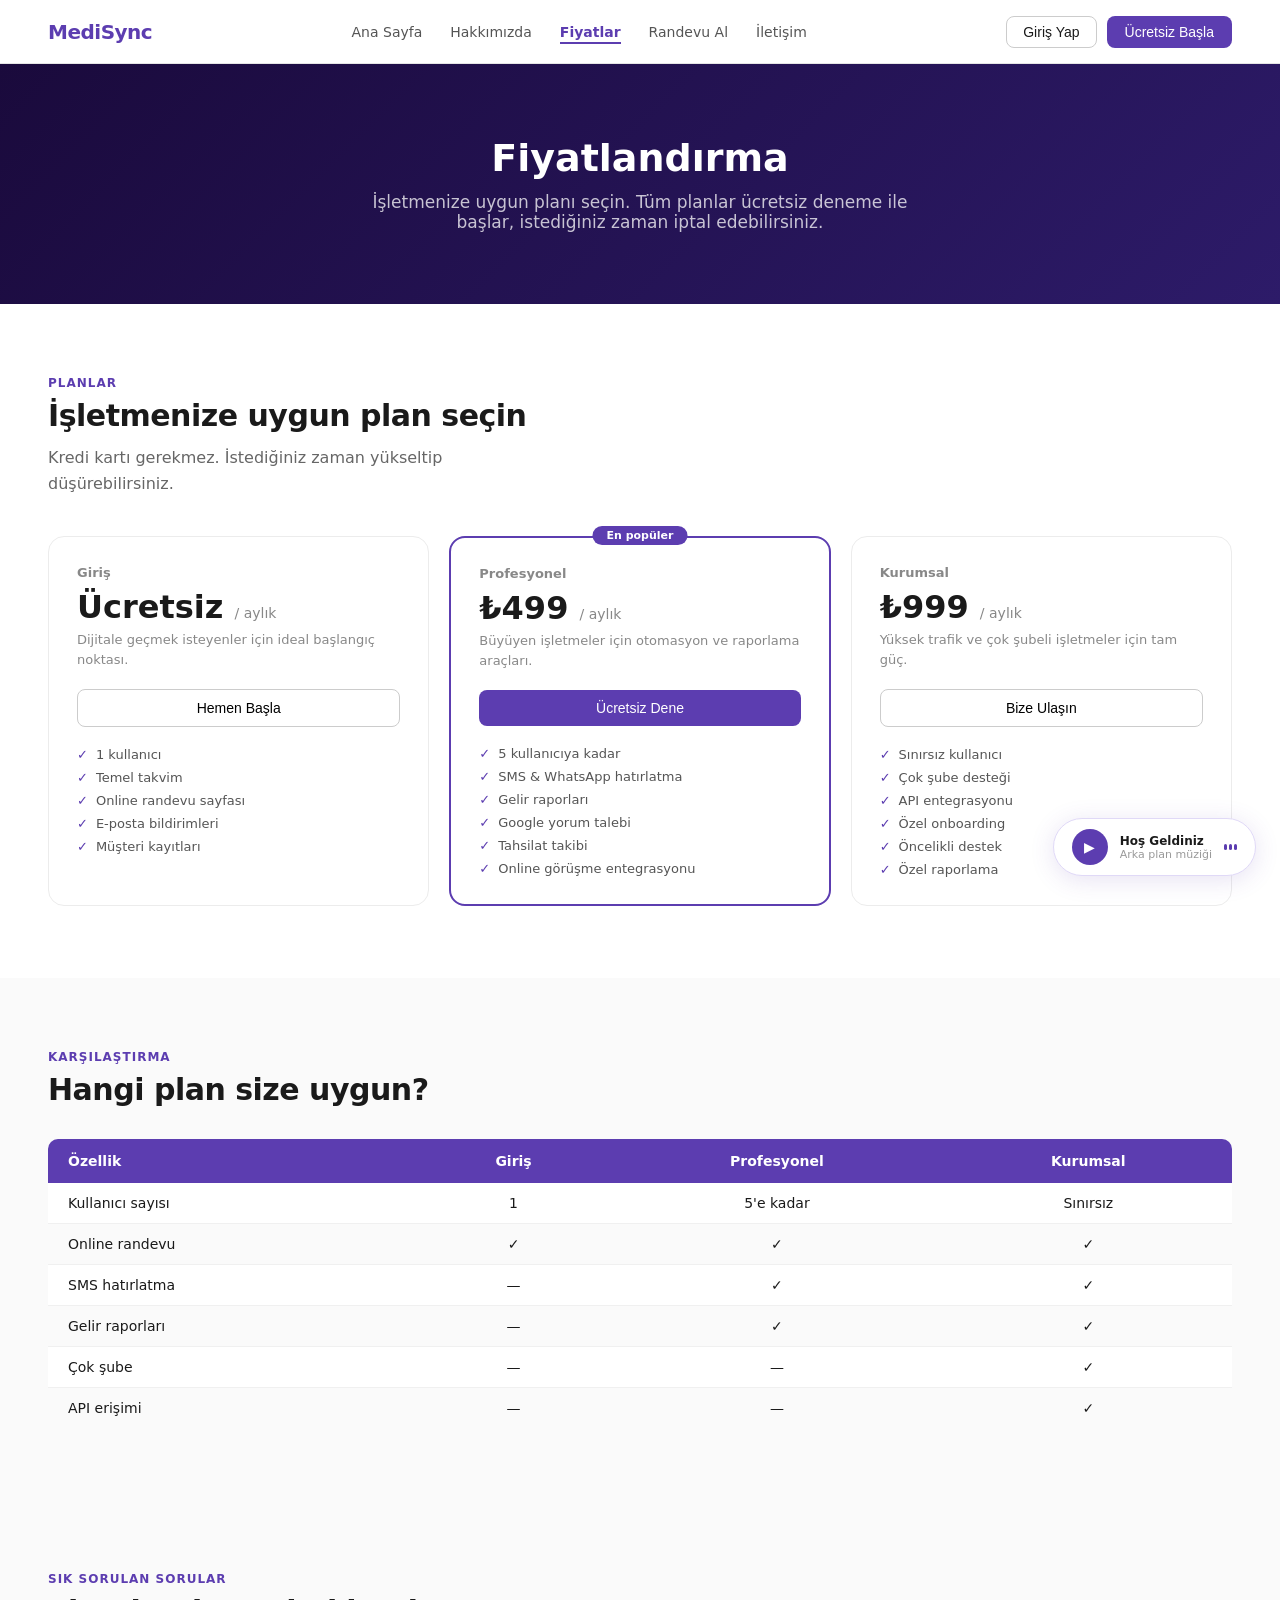
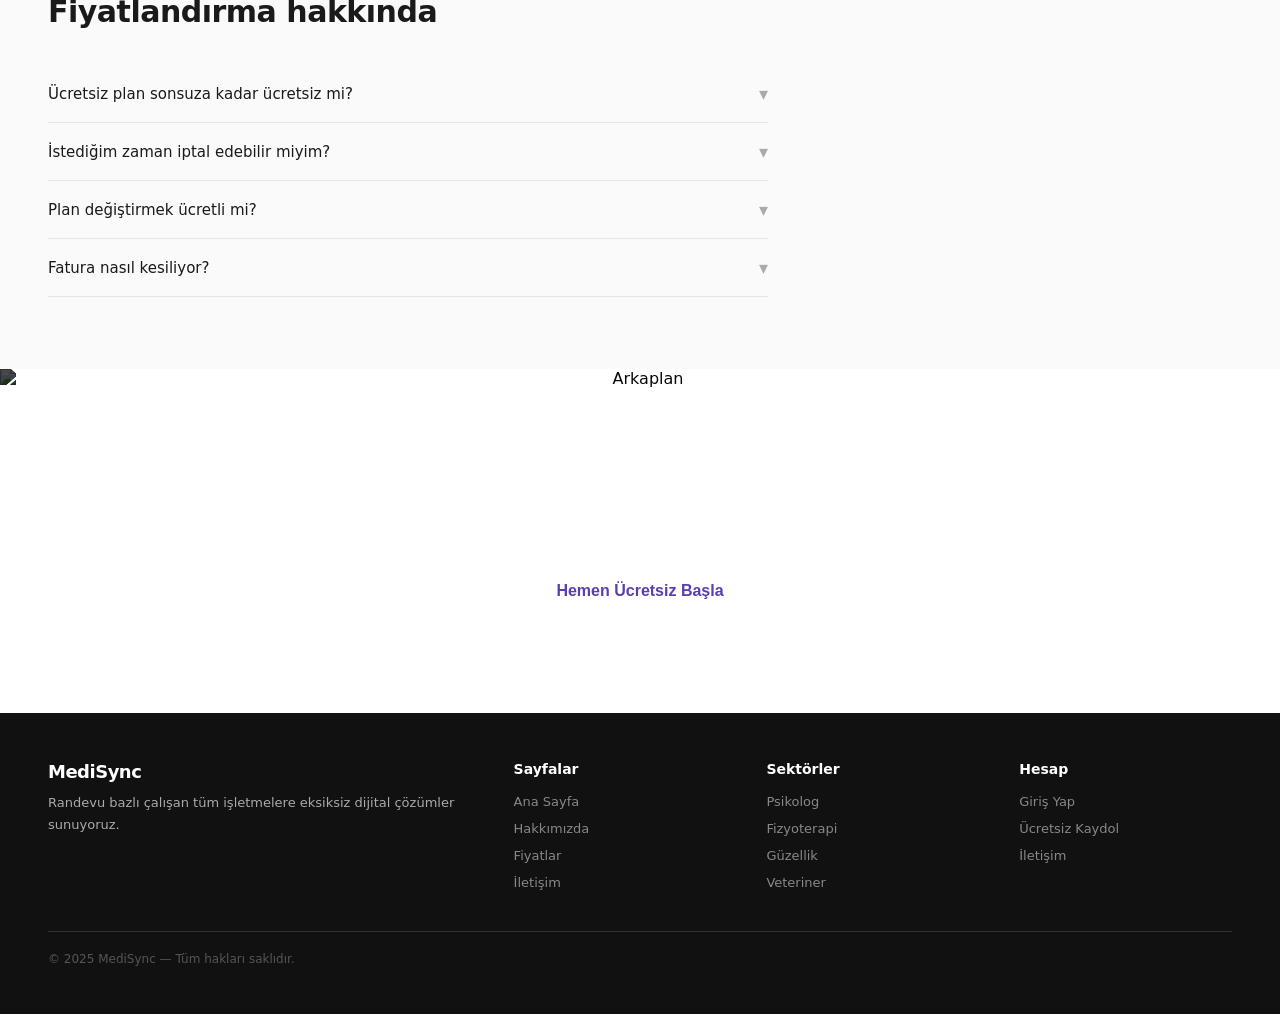
==== fiyatlar.html @ 4eae42bd "MediSync ilk yükleme" ====
<!DOCTYPE html>
<html lang="tr">
<head>
<meta charset="UTF-8">
<meta name="viewport" content="width=device-width, initial-scale=1.0">
<title>MediSync — Fiyatlar</title>
<link rel="stylesheet" href="style.css">
</head>
<body>

<nav>
  <a href="index.html" class="logo">MediSync</a>
  <ul class="nav-links">
    <li><a href="index.html">Ana Sayfa</a></li>
    <li><a href="hakkimizda.html">Hakkımızda</a></li>
    <li><a href="fiyatlar.html" class="active">Fiyatlar</a></li>
    <li><a href="randevu.html">Randevu Al</a></li>
    <li><a href="iletisim.html">İletişim</a></li>
  </ul>
  <div class="nav-btns">
    <button class="btn-ghost" onclick="openModal('giris')">Giriş Yap</button>
    <button class="btn-primary" onclick="openModal('kayit')">Ücretsiz Başla</button>
  </div>
</nav>


<div class="page-hero">
  <h1>Fiyatlandırma</h1>
  <p>İşletmenize uygun planı seçin. Tüm planlar ücretsiz deneme ile başlar, istediğiniz zaman iptal edebilirsiniz.</p>
</div>


<section class="pricing">
  <div class="section-label">Planlar</div>
  <div class="section-title">İşletmenize uygun plan seçin</div>
  <div class="section-desc">Kredi kartı gerekmez. İstediğiniz zaman yükseltip düşürebilirsiniz.</div>
  <div class="pricing-grid">
    <div class="price-card">
      <div class="price-tier">Giriş</div>
      <div class="price-amount">Ücretsiz <span>/ aylık</span></div>
      <div class="price-desc">Dijitale geçmek isteyenler için ideal başlangıç noktası.</div>
      <button class="price-btn" onclick="openModal('kayit')">Hemen Başla</button>
      <ul class="price-features">
        <li>1 kullanıcı</li>
        <li>Temel takvim</li>
        <li>Online randevu sayfası</li>
        <li>E-posta bildirimleri</li>
        <li>Müşteri kayıtları</li>
      </ul>
    </div>
    <div class="price-card popular">
      <div class="popular-badge">En popüler</div>
      <div class="price-tier">Profesyonel</div>
      <div class="price-amount">₺499 <span>/ aylık</span></div>
      <div class="price-desc">Büyüyen işletmeler için otomasyon ve raporlama araçları.</div>
      <button class="price-btn" onclick="openModal('kayit')">Ücretsiz Dene</button>
      <ul class="price-features">
        <li>5 kullanıcıya kadar</li>
        <li>SMS & WhatsApp hatırlatma</li>
        <li>Gelir raporları</li>
        <li>Google yorum talebi</li>
        <li>Tahsilat takibi</li>
        <li>Online görüşme entegrasyonu</li>
      </ul>
    </div>
    <div class="price-card">
      <div class="price-tier">Kurumsal</div>
      <div class="price-amount">₺999 <span>/ aylık</span></div>
      <div class="price-desc">Yüksek trafik ve çok şubeli işletmeler için tam güç.</div>
      <button class="price-btn" onclick="openModal('kayit')">Bize Ulaşın</button>
      <ul class="price-features">
        <li>Sınırsız kullanıcı</li>
        <li>Çok şube desteği</li>
        <li>API entegrasyonu</li>
        <li>Özel onboarding</li>
        <li>Öncelikli destek</li>
        <li>Özel raporlama</li>
      </ul>
    </div>
  </div>
</section>


<section class="section" style="background:#fafafa;">
  <div class="section-label">Karşılaştırma</div>
  <div class="section-title">Hangi plan size uygun?</div>
  <div style="overflow-x:auto;margin-top:32px;">
    <table style="width:100%;border-collapse:collapse;font-size:14px;">
      <thead>
        <tr style="background:#5c3db0;color:#fff;">
          <th style="padding:14px 20px;text-align:left;border-radius:10px 0 0 0;">Özellik</th>
          <th style="padding:14px 20px;text-align:center;">Giriş</th>
          <th style="padding:14px 20px;text-align:center;">Profesyonel</th>
          <th style="padding:14px 20px;text-align:center;border-radius:0 10px 0 0;">Kurumsal</th>
        </tr>
      </thead>
      <tbody>
        <tr style="background:#fff;">
          <td style="padding:12px 20px;border-bottom:0.5px solid #f0f0f0;">Kullanıcı sayısı</td>
          <td style="padding:12px 20px;text-align:center;border-bottom:0.5px solid #f0f0f0;">1</td>
          <td style="padding:12px 20px;text-align:center;border-bottom:0.5px solid #f0f0f0;">5'e kadar</td>
          <td style="padding:12px 20px;text-align:center;border-bottom:0.5px solid #f0f0f0;">Sınırsız</td>
        </tr>
        <tr style="background:#fafafa;">
          <td style="padding:12px 20px;border-bottom:0.5px solid #f0f0f0;">Online randevu</td>
          <td style="padding:12px 20px;text-align:center;border-bottom:0.5px solid #f0f0f0;">✓</td>
          <td style="padding:12px 20px;text-align:center;border-bottom:0.5px solid #f0f0f0;">✓</td>
          <td style="padding:12px 20px;text-align:center;border-bottom:0.5px solid #f0f0f0;">✓</td>
        </tr>
        <tr style="background:#fff;">
          <td style="padding:12px 20px;border-bottom:0.5px solid #f0f0f0;">SMS hatırlatma</td>
          <td style="padding:12px 20px;text-align:center;border-bottom:0.5px solid #f0f0f0;">—</td>
          <td style="padding:12px 20px;text-align:center;border-bottom:0.5px solid #f0f0f0;">✓</td>
          <td style="padding:12px 20px;text-align:center;border-bottom:0.5px solid #f0f0f0;">✓</td>
        </tr>
        <tr style="background:#fafafa;">
          <td style="padding:12px 20px;border-bottom:0.5px solid #f0f0f0;">Gelir raporları</td>
          <td style="padding:12px 20px;text-align:center;border-bottom:0.5px solid #f0f0f0;">—</td>
          <td style="padding:12px 20px;text-align:center;border-bottom:0.5px solid #f0f0f0;">✓</td>
          <td style="padding:12px 20px;text-align:center;border-bottom:0.5px solid #f0f0f0;">✓</td>
        </tr>
        <tr style="background:#fff;">
          <td style="padding:12px 20px;border-bottom:0.5px solid #f0f0f0;">Çok şube</td>
          <td style="padding:12px 20px;text-align:center;border-bottom:0.5px solid #f0f0f0;">—</td>
          <td style="padding:12px 20px;text-align:center;border-bottom:0.5px solid #f0f0f0;">—</td>
          <td style="padding:12px 20px;text-align:center;border-bottom:0.5px solid #f0f0f0;">✓</td>
        </tr>
        <tr style="background:#fafafa;">
          <td style="padding:12px 20px;">API erişimi</td>
          <td style="padding:12px 20px;text-align:center;">—</td>
          <td style="padding:12px 20px;text-align:center;">—</td>
          <td style="padding:12px 20px;text-align:center;">✓</td>
        </tr>
      </tbody>
    </table>
  </div>
</section>


<section class="faq">
  <div class="section-label">Sık sorulan sorular</div>
  <div class="section-title">Fiyatlandırma hakkında</div>
  <div class="faq-list">
    <div class="faq-item">
      <div class="faq-question">Ücretsiz plan sonsuza kadar ücretsiz mi? <span class="faq-arrow">▾</span></div>
      <div class="faq-answer">Evet. Giriş planı süresiz olarak ücretsizdir. İstediğiniz zaman ücretli plana geçiş yapabilirsiniz.</div>
    </div>
    <div class="faq-item">
      <div class="faq-question">İstediğim zaman iptal edebilir miyim? <span class="faq-arrow">▾</span></div>
      <div class="faq-answer">Evet, herhangi bir zamanda iptal edebilirsiniz. Uzun vadeli taahhüt veya ceza yoktur.</div>
    </div>
    <div class="faq-item">
      <div class="faq-question">Plan değiştirmek ücretli mi? <span class="faq-arrow">▾</span></div>
      <div class="faq-answer">Hayır. Planlar arasında istediğiniz zaman ücretsiz geçiş yapabilirsiniz.</div>
    </div>
    <div class="faq-item">
      <div class="faq-question">Fatura nasıl kesiliyor? <span class="faq-arrow">▾</span></div>
      <div class="faq-answer">Aylık veya yıllık (indirimli) ödeme seçenekleri mevcuttur. Kredi kartı veya havale ile ödeme yapabilirsiniz.</div>
    </div>
  </div>
</section>


<section class="cta">
  <img class="cta-bg" src="https://picsum.photos/seed/business/1400/500" alt="Arkaplan"/>
  <div class="cta-content">
    <h2>Bugün ücretsiz başlayın.</h2>
    <p>Kredi kartı gerekmez. 2 dakikada hesabınızı oluşturun.</p>
    <button class="btn-cta" onclick="openModal('kayit')">Hemen Ücretsiz Başla</button>
  </div>
</section>

<footer>
  <div class="footer-grid">
    <div class="footer-brand"><a href="index.html" class="logo">MediSync</a><p>Randevu bazlı çalışan tüm işletmelere eksiksiz dijital çözümler sunuyoruz.</p></div>
    <div class="footer-col"><h4>Sayfalar</h4><ul><li><a href="index.html">Ana Sayfa</a></li><li><a href="hakkimizda.html">Hakkımızda</a></li><li><a href="fiyatlar.html">Fiyatlar</a></li><li><a href="iletisim.html">İletişim</a></li></ul></div>
    <div class="footer-col"><h4>Sektörler</h4><ul><li><a href="#">Psikolog</a></li><li><a href="#">Fizyoterapi</a></li><li><a href="#">Güzellik</a></li><li><a href="#">Veteriner</a></li></ul></div>
    <div class="footer-col"><h4>Hesap</h4><ul><li><a href="#" onclick="openModal('giris');return false;">Giriş Yap</a></li><li><a href="#" onclick="openModal('kayit');return false;">Ücretsiz Kaydol</a></li><li><a href="iletisim.html">İletişim</a></li></ul></div>
  </div>
  <div class="footer-bottom">© 2025 MediSync — Tüm hakları saklıdır.</div>
</footer>


<div class="music-player">
  <button class="music-btn" id="musicBtn" onclick="toggleMusic()">▶</button>
  <div class="music-info"><div class="music-title">Hoş Geldiniz</div><div class="music-sub">Arka plan müziği</div></div>
  <div class="music-wave paused" id="musicWave"><span></span><span></span><span></span></div>
</div>


<div class="modal-overlay" id="modalOverlay">
  <div class="modal-box">
    <button class="modal-close" onclick="closeModal()">×</button>
    <div id="panelGiris">
      <h2>Tekrar hoş geldiniz 👋</h2>
      <p class="modal-sub">Hesabınıza giriş yapın</p>
      <div class="modal-form">
        <input id="girisEmail" type="email" placeholder="E-posta adresiniz"/>
        <input id="girisSifre" type="password" placeholder="Şifreniz"/>
        <div id="girisHata" style="color:#ef4444;font-size:13px;min-height:18px;"></div>
        <button id="girisBtn" class="modal-submit">Giriş Yap</button>
      </div>
      <div class="modal-switch">Hesabınız yok mu? <a onclick="switchPanel('kayit')">Ücretsiz kaydolun</a></div>
    </div>
    <div id="panelKayit" style="display:none;">
      <h2>Ücretsiz başlayın 🚀</h2>
      <p class="modal-sub">Kredi kartı gerekmez</p>
      <div class="modal-form">
        <input id="kayitAd" type="text" placeholder="Adınız Soyadınız"/>
        <input id="kayitEmail" type="email" placeholder="E-posta adresiniz"/>
        <input id="kayitSifre" type="password" placeholder="Şifre oluşturun (min. 6 karakter)"/>
        <div id="kayitHata" style="color:#ef4444;font-size:13px;min-height:18px;"></div>
        <button id="kayitBtn" class="modal-submit">Hesap Oluştur</button>
      </div>
      <div class="modal-switch">Zaten hesabınız var mı? <a onclick="switchPanel('giris')">Giriş yapın</a></div>
    </div>
  </div>
</div>

<script src="script.js"></script>
</body>
</html>
---- style.css ----
* { margin: 0; padding: 0; box-sizing: border-box; }
html { scroll-behavior: smooth; }
body { font-family: 'Segoe UI', system-ui, sans-serif; background: #fff; color: #1a1a1a; }


nav { display: flex; align-items: center; justify-content: space-between; padding: 0 48px; height: 64px; border-bottom: 0.5px solid #e5e5e5; background: #fff; position: sticky; top: 0; z-index: 100; }
.logo { font-size: 20px; font-weight: 600; color: #5c3db0; letter-spacing: -0.5px; cursor: pointer; text-decoration: none; }
.nav-links { display: flex; gap: 28px; list-style: none; }
.nav-links a { font-size: 14px; color: #555; text-decoration: none; }
.nav-links a:hover { color: #5c3db0; }
.nav-links a.active { color: #5c3db0; font-weight: 600; border-bottom: 2px solid #5c3db0; padding-bottom: 2px; }
.nav-btns { display: flex; gap: 10px; align-items: center; }
.btn-ghost { font-size: 14px; background: none; border: 0.5px solid #ccc; border-radius: 8px; padding: 7px 16px; cursor: pointer; color: #1a1a1a; }
.btn-ghost:hover { border-color: #5c3db0; color: #5c3db0; }
.btn-primary { font-size: 14px; background: #5c3db0; border: none; border-radius: 8px; padding: 8px 18px; cursor: pointer; color: #fff; font-weight: 500; }
.btn-primary:hover { background: #4a2f95; }

.section { padding: 72px 48px; }
.section-label { font-size: 12px; font-weight: 600; color: #5c3db0; text-transform: uppercase; letter-spacing: 1px; margin-bottom: 8px; }
.section-title { font-size: 30px; font-weight: 600; margin-bottom: 12px; letter-spacing: -0.5px; }
.section-desc { font-size: 16px; color: #666; line-height: 1.6; max-width: 520px; margin-bottom: 40px; }

.features-grid { display: grid; grid-template-columns: repeat(3, 1fr); gap: 20px; }
.feature-card { background: #fafafa; border: 0.5px solid #ececec; border-radius: 14px; overflow: hidden; }
.feature-card:hover { border-color: #c4b5f4; }
.feature-card img { width: 100%; height: 160px; object-fit: cover; display: block; }
.feature-card-body { padding: 20px; }
.feature-icon { width: 36px; height: 36px; background: #EFF0FE; border-radius: 8px; display: flex; align-items: center; justify-content: center; margin-bottom: 12px; font-size: 16px; }
.feature-card h3 { font-size: 15px; font-weight: 600; margin-bottom: 6px; }
.feature-card p { font-size: 13px; color: #777; line-height: 1.6; }

.btn-hero { background: #5c3db0; color: #fff; border: none; border-radius: 10px; padding: 13px 28px; font-size: 16px; font-weight: 500; cursor: pointer; text-decoration: none; display: inline-block; }
.btn-hero:hover { background: #4a2f95; }
.btn-hero-ghost { background: none; border: 0.5px solid #ccc; border-radius: 10px; padding: 13px 28px; font-size: 16px; cursor: pointer; color: #333; text-decoration: none; display: inline-block; }
.btn-hero-ghost:hover { border-color: #5c3db0; color: #5c3db0; }

footer { background: #111; color: #aaa; padding: 48px; }
.footer-grid { display: grid; grid-template-columns: 2fr 1fr 1fr 1fr; gap: 40px; margin-bottom: 40px; }
.footer-brand .logo { color: #fff; display: block; margin-bottom: 10px; font-size: 18px; }
.footer-brand p { font-size: 13px; line-height: 1.7; }
.footer-col h4 { color: #fff; font-size: 14px; font-weight: 600; margin-bottom: 14px; }
.footer-col ul { list-style: none; display: flex; flex-direction: column; gap: 8px; }
.footer-col a { font-size: 13px; color: #888; text-decoration: none; }
.footer-col a:hover { color: #fff; }
.footer-bottom { border-top: 0.5px solid #333; padding-top: 20px; font-size: 12px; color: #555; }

.modal-overlay { display: none; position: fixed; inset: 0; background: rgba(0,0,0,0.5); z-index: 999; align-items: center; justify-content: center; }
.modal-overlay.open { display: flex; }
.modal-box { background: #fff; border-radius: 20px; padding: 40px; width: 100%; max-width: 420px; margin: 20px; position: relative; }
.modal-close { position: absolute; top: 14px; right: 18px; background: none; border: none; font-size: 24px; cursor: pointer; color: #aaa; }
.modal-close:hover { color: #333; }
.modal-box h2 { font-size: 22px; font-weight: 600; margin-bottom: 6px; }
.modal-sub { font-size: 14px; color: #888; margin-bottom: 24px; }
.modal-form { display: flex; flex-direction: column; gap: 12px; }
.modal-form input { width: 100%; padding: 11px 14px; border: 0.5px solid #ddd; border-radius: 8px; font-size: 14px; outline: none; font-family: inherit; color: #1a1a1a; }
.modal-form input:focus { border-color: #5c3db0; box-shadow: 0 0 0 3px rgba(92,61,176,0.1); }
.modal-submit { background: #5c3db0; color: #fff; border: none; border-radius: 8px; padding: 12px; font-size: 15px; font-weight: 600; cursor: pointer; width: 100%; margin-top: 4px; }
.modal-submit:hover { background: #4a2f95; }
.modal-switch { text-align: center; font-size: 13px; color: #888; margin-top: 16px; }
.modal-switch a { color: #5c3db0; cursor: pointer; font-weight: 500; }
.modal-switch a:hover { text-decoration: underline; }

.music-player { position: fixed; bottom: 24px; right: 24px; z-index: 200; background: #fff; border: 0.5px solid #e0d9f7; border-radius: 50px; padding: 10px 18px; display: flex; align-items: center; gap: 12px; box-shadow: 0 4px 24px rgba(92,61,176,0.15); }
.music-btn { width: 36px; height: 36px; background: #5c3db0; border: none; border-radius: 50%; cursor: pointer; display: flex; align-items: center; justify-content: center; color: #fff; font-size: 14px; flex-shrink: 0; }
.music-btn:hover { background: #4a2f95; }
.music-info { font-size: 12px; }
.music-title { font-weight: 600; color: #1a1a1a; }
.music-sub { color: #999; font-size: 11px; }
.music-wave { display: flex; align-items: center; gap: 2px; height: 20px; }
.music-wave span { width: 3px; background: #5c3db0; border-radius: 2px; animation: wave 1s ease-in-out infinite; }
.music-wave span:nth-child(2) { animation-delay: 0.15s; }
.music-wave span:nth-child(3) { animation-delay: 0.3s; }
.music-wave.paused span { animation-play-state: paused; height: 6px !important; }
@keyframes wave { 0%, 100% { height: 6px; } 50% { height: 18px; } }

.anim-dot { position: absolute; border-radius: 50%; background: rgba(167,139,250,0.5); animation: floatDot 3s ease-in-out infinite; }
.anim-building { border-radius: 4px 4px 0 0; animation: growBuilding 2s ease-out forwards; }
.anim-metric { background: rgba(255,255,255,0.07); border: 0.5px solid rgba(167,139,250,0.3); border-radius: 10px; padding: 10px 16px; text-align: center; animation: fadeUp 0.8s ease forwards; opacity: 0; }
@keyframes floatDot { 0%,100%{transform:translateY(0);opacity:0.5} 50%{transform:translateY(-12px);opacity:1} }
@keyframes growBuilding { from{height:0} to{height:inherit} }
@keyframes fadeUp { from{opacity:0;transform:translateY(10px)} to{opacity:1;transform:translateY(0)} }
@keyframes progressBar { 0%{width:0%} 60%{width:100%} 100%{width:100%} }

.page-hero { background: linear-gradient(135deg, #1a0a3c, #2d1b69); padding: 72px 48px; text-align: center; }
.page-hero h1 { font-size: 38px; font-weight: 600; color: #fff; margin-bottom: 12px; }
.page-hero p { font-size: 17px; color: rgba(255,255,255,0.75); max-width: 560px; margin: 0 auto; }

.cta { position: relative; overflow: hidden; text-align: center; padding: 100px 48px; }
.cta-bg { position: absolute; inset: 0; width: 100%; height: 100%; object-fit: cover; filter: brightness(0.3); }
.cta-content { position: relative; z-index: 1; }
.cta h2 { font-size: 36px; font-weight: 600; color: #fff; margin-bottom: 12px; }
.cta p { font-size: 16px; color: rgba(255,255,255,0.8); margin-bottom: 28px; }
.btn-cta { background: #fff; color: #5c3db0; border: none; border-radius: 10px; padding: 13px 32px; font-size: 16px; font-weight: 600; cursor: pointer; }
.btn-cta:hover { background: #f0ecfd; }

.sector-tags { display: flex; flex-wrap: wrap; gap: 10px; margin-top: 28px; }
.sector-tag { background: #f4f4f4; border-radius: 20px; padding: 8px 18px; font-size: 14px; color: #444; cursor: pointer; border: 0.5px solid transparent; transition: all 0.15s; }
.sector-tag:hover { background: #EFF0FE; color: #5c3db0; border-color: #c4b5f4; }
.sector-tag.active { background: #5c3db0; color: #fff; }

.stats { display: flex; justify-content: center; gap: 48px; padding: 32px 24px; border-top: 0.5px solid #f0f0f0; border-bottom: 0.5px solid #f0f0f0; margin: 0 48px; }
.stat { text-align: center; }
.stat-num { font-size: 28px; font-weight: 600; color: #5c3db0; }
.stat-label { font-size: 13px; color: #888; margin-top: 2px; }

.showcase { padding: 0 48px 72px; }
.showcase-grid { display: grid; grid-template-columns: repeat(3, 1fr); gap: 16px; }
.showcase-img { border-radius: 14px; overflow: hidden; }
.showcase-img img { width: 100%; height: 220px; object-fit: cover; display: block; transition: transform 0.3s; }
.showcase-img img:hover { transform: scale(1.03); }

.testimonials { background: #f8f6ff; padding: 72px 48px; }
.testimonial-grid { display: grid; grid-template-columns: repeat(2, 1fr); gap: 20px; margin-top: 36px; }
.testimonial { background: #fff; border: 0.5px solid #ececec; border-radius: 14px; padding: 24px; }
.testimonial p { font-size: 15px; color: #333; line-height: 1.7; margin-bottom: 18px; font-style: italic; }
.testimonial-author { display: flex; align-items: center; gap: 12px; }
.avatar { width: 36px; height: 36px; border-radius: 50%; background: #EFF0FE; color: #5c3db0; display: flex; align-items: center; justify-content: center; font-size: 12px; font-weight: 600; }
.author-info { font-size: 13px; }
.author-name { font-weight: 600; }
.author-role { color: #888; }

.pricing { padding: 72px 48px; }
.pricing-grid { display: grid; grid-template-columns: repeat(3, 1fr); gap: 20px; margin-top: 40px; }
.price-card { border: 0.5px solid #ececec; border-radius: 16px; padding: 28px; position: relative; }
.price-card.popular { border: 2px solid #5c3db0; }
.popular-badge { position: absolute; top: -12px; left: 50%; transform: translateX(-50%); background: #5c3db0; color: #fff; font-size: 11px; font-weight: 600; border-radius: 20px; padding: 3px 14px; white-space: nowrap; }
.price-tier { font-size: 13px; font-weight: 600; color: #888; margin-bottom: 8px; }
.price-amount { font-size: 32px; font-weight: 600; margin-bottom: 4px; }
.price-amount span { font-size: 14px; color: #888; font-weight: 400; }
.price-desc { font-size: 13px; color: #888; margin-bottom: 20px; line-height: 1.5; }
.price-btn { width: 100%; padding: 10px; border-radius: 8px; font-size: 14px; font-weight: 500; cursor: pointer; border: 0.5px solid #ccc; background: none; margin-bottom: 20px; }
.price-btn:hover { border-color: #5c3db0; color: #5c3db0; }
.price-card.popular .price-btn { background: #5c3db0; color: #fff; border: none; }
.price-card.popular .price-btn:hover { background: #4a2f95; }
.price-features { list-style: none; display: flex; flex-direction: column; gap: 8px; }
.price-features li { font-size: 13px; color: #555; display: flex; align-items: center; gap: 8px; }
.price-features li::before { content: '✓'; color: #5c3db0; font-weight: 600; }

.faq { padding: 72px 48px; background: #fafafa; }
.faq-list { margin-top: 36px; max-width: 720px; }
.faq-item { border-bottom: 0.5px solid #e5e5e5; }
.faq-question { display: flex; justify-content: space-between; align-items: center; padding: 18px 0; cursor: pointer; font-size: 15px; font-weight: 500; }
.faq-question:hover { color: #5c3db0; }
.faq-arrow { font-size: 18px; color: #aaa; transition: transform 0.2s; }
.faq-item.open .faq-arrow { transform: rotate(180deg); }
.faq-answer { font-size: 14px; color: #666; line-height: 1.7; padding-bottom: 16px; display: none; }
.faq-item.open .faq-answer { display: block; }

.how { background: #f8f6ff; padding: 72px 48px; }
.how-grid { display: grid; grid-template-columns: 1fr 1fr; gap: 56px; align-items: center; margin-top: 40px; }
.how-img-wrap { border-radius: 16px; overflow: hidden; }
.how-steps { display: flex; flex-direction: column; gap: 28px; }
.step { display: flex; gap: 16px; align-items: flex-start; }
.step-num { min-width: 40px; height: 40px; background: #5c3db0; color: #fff; border-radius: 50%; display: flex; align-items: center; justify-content: center; font-size: 15px; font-weight: 600; }
.step-text h3 { font-size: 15px; font-weight: 600; margin-bottom: 4px; }
.step-text p { font-size: 13px; color: #777; line-height: 1.6; }

.contact-grid { display: grid; grid-template-columns: 1fr 1fr; gap: 48px; margin-top: 40px; }
.contact-form { display: flex; flex-direction: column; gap: 14px; }
.contact-form input, .contact-form textarea { width: 100%; padding: 12px 16px; border: 0.5px solid #ddd; border-radius: 10px; font-size: 14px; font-family: inherit; outline: none; color: #1a1a1a; }
.contact-form input:focus, .contact-form textarea:focus { border-color: #5c3db0; box-shadow: 0 0 0 3px rgba(92,61,176,0.1); }
.contact-form textarea { height: 140px; resize: vertical; }
.contact-form .btn-submit { background: #5c3db0; color: #fff; border: none; border-radius: 10px; padding: 13px; font-size: 15px; font-weight: 600; cursor: pointer; }
.contact-form .btn-submit:hover { background: #4a2f95; }
.contact-info { display: flex; flex-direction: column; gap: 20px; }
.contact-info-item { display: flex; gap: 16px; align-items: flex-start; }
.contact-icon { width: 44px; height: 44px; background: #EFF0FE; border-radius: 10px; display: flex; align-items: center; justify-content: center; font-size: 20px; flex-shrink: 0; }
.contact-info-item h4 { font-size: 14px; font-weight: 600; margin-bottom: 4px; }
.contact-info-item p { font-size: 13px; color: #777; line-height: 1.5; }

@media (max-width: 900px) {
  .how-grid { grid-template-columns: 1fr; }
  .contact-grid { grid-template-columns: 1fr; }
}
@media (max-width: 768px) {
  nav { padding: 0 20px; }
  .nav-links { display: none; }
  .stats { flex-direction: column; gap: 20px; margin: 0 20px; }
  .section, .how, .sectors, .testimonials, .pricing, .faq, .showcase, .contact-section { padding: 48px 20px; }
  .features-grid, .testimonial-grid, .pricing-grid, .showcase-grid { grid-template-columns: 1fr; }
  .footer-grid { grid-template-columns: 1fr 1fr; }
  .cta { padding: 72px 20px; }
  footer { padding: 40px 20px; }
  .page-hero { padding: 48px 20px; }
  .page-hero h1 { font-size: 28px; }
}
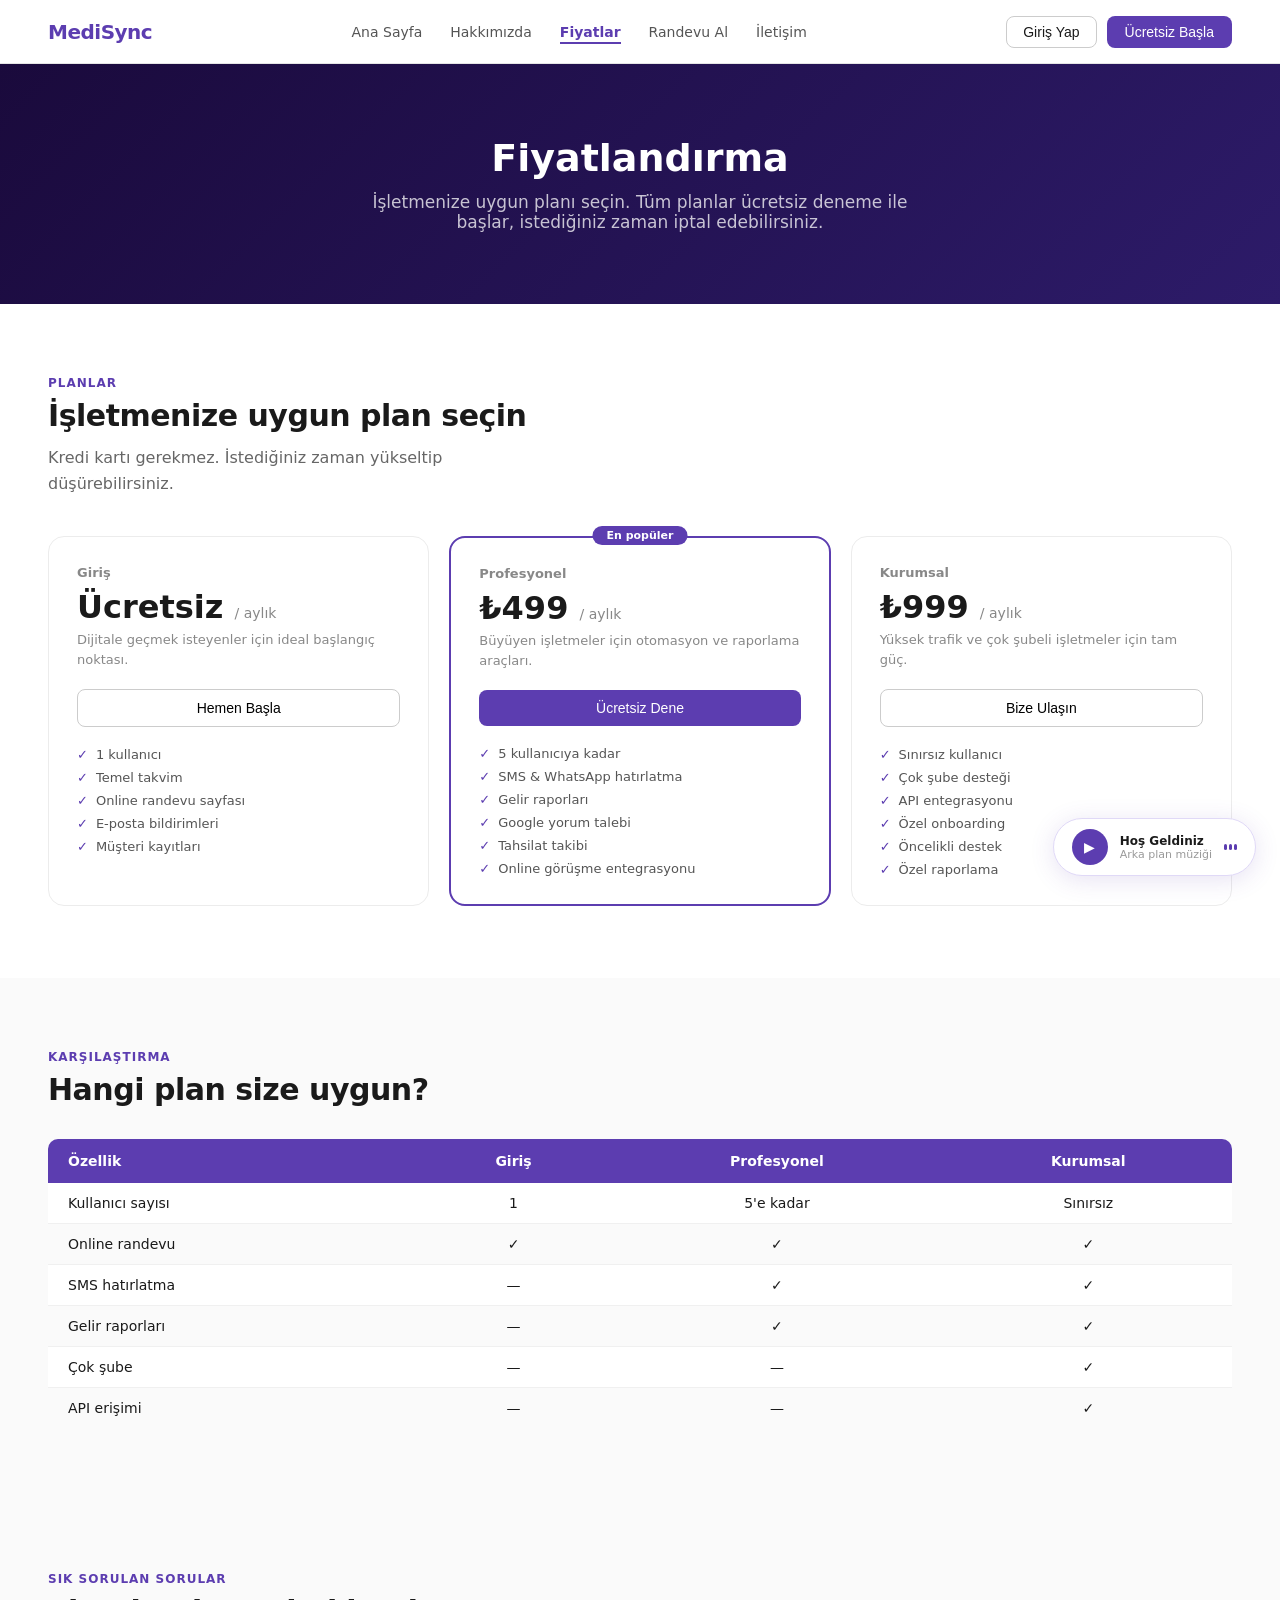
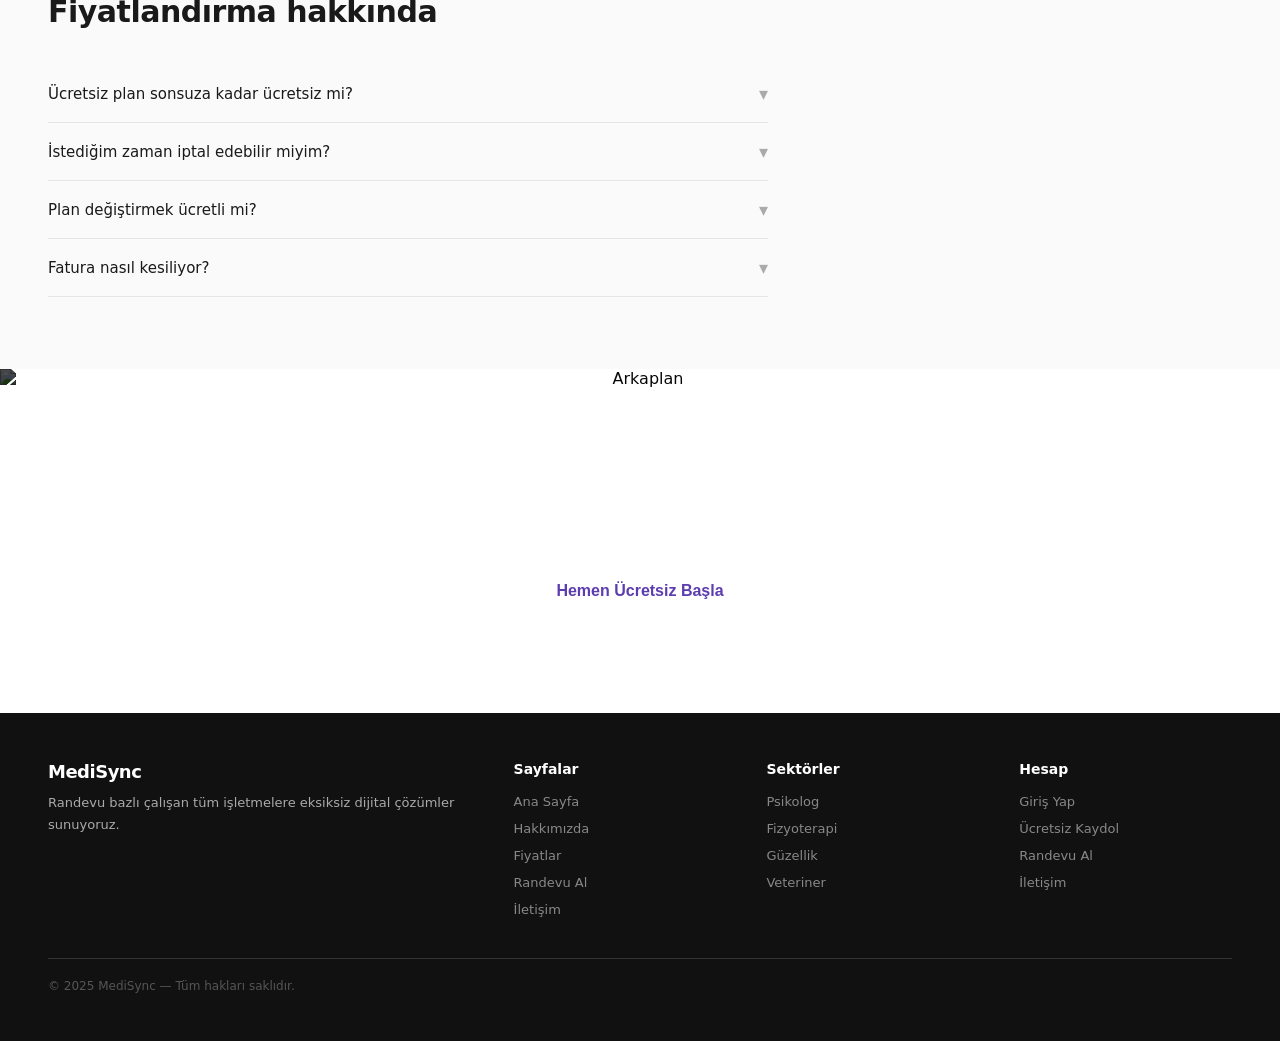
==== commit 21179130: "İşletme paneli ve randevu bildirimleri eklendi" ====
--- a/fiyatlar.html
+++ b/fiyatlar.html
@@ -23,13 +23,13 @@
   </div>
 </nav>
 
-
+<!-- SAYFA BAŞLIĞI -->
 <div class="page-hero">
   <h1>Fiyatlandırma</h1>
   <p>İşletmenize uygun planı seçin. Tüm planlar ücretsiz deneme ile başlar, istediğiniz zaman iptal edebilirsiniz.</p>
 </div>
 
-
+<!-- FİYAT KARTLARI -->
 <section class="pricing">
   <div class="section-label">Planlar</div>
   <div class="section-title">İşletmenize uygun plan seçin</div>
@@ -80,7 +80,7 @@
   </div>
 </section>
 
-
+<!-- KARŞILAŞTIRMA TABLOSU -->
 <section class="section" style="background:#fafafa;">
   <div class="section-label">Karşılaştırma</div>
   <div class="section-title">Hangi plan size uygun?</div>
@@ -136,7 +136,7 @@
   </div>
 </section>
 
-
+<!-- SSS -->
 <section class="faq">
   <div class="section-label">Sık sorulan sorular</div>
   <div class="section-title">Fiyatlandırma hakkında</div>
@@ -160,7 +160,7 @@
   </div>
 </section>
 
-
+<!-- CTA -->
 <section class="cta">
   <img class="cta-bg" src="https://picsum.photos/seed/business/1400/500" alt="Arkaplan"/>
   <div class="cta-content">
@@ -173,21 +173,23 @@
 <footer>
   <div class="footer-grid">
     <div class="footer-brand"><a href="index.html" class="logo">MediSync</a><p>Randevu bazlı çalışan tüm işletmelere eksiksiz dijital çözümler sunuyoruz.</p></div>
-    <div class="footer-col"><h4>Sayfalar</h4><ul><li><a href="index.html">Ana Sayfa</a></li><li><a href="hakkimizda.html">Hakkımızda</a></li><li><a href="fiyatlar.html">Fiyatlar</a></li><li><a href="iletisim.html">İletişim</a></li></ul></div>
+    <div class="footer-col"><h4>Sayfalar</h4><ul><li><a href="index.html">Ana Sayfa</a></li><li><a href="hakkimizda.html">Hakkımızda</a></li><li><a href="fiyatlar.html">Fiyatlar</a></li><li><a href="randevu.html">Randevu Al</a></li>
+    <li><a href="iletisim.html">İletişim</a></li></ul></div>
     <div class="footer-col"><h4>Sektörler</h4><ul><li><a href="#">Psikolog</a></li><li><a href="#">Fizyoterapi</a></li><li><a href="#">Güzellik</a></li><li><a href="#">Veteriner</a></li></ul></div>
-    <div class="footer-col"><h4>Hesap</h4><ul><li><a href="#" onclick="openModal('giris');return false;">Giriş Yap</a></li><li><a href="#" onclick="openModal('kayit');return false;">Ücretsiz Kaydol</a></li><li><a href="iletisim.html">İletişim</a></li></ul></div>
+    <div class="footer-col"><h4>Hesap</h4><ul><li><a href="#" onclick="openModal('giris');return false;">Giriş Yap</a></li><li><a href="#" onclick="openModal('kayit');return false;">Ücretsiz Kaydol</a></li><li><a href="randevu.html">Randevu Al</a></li>
+    <li><a href="iletisim.html">İletişim</a></li></ul></div>
   </div>
   <div class="footer-bottom">© 2025 MediSync — Tüm hakları saklıdır.</div>
 </footer>
 
-
+<!-- MÜZİK ÇALAR -->
 <div class="music-player">
   <button class="music-btn" id="musicBtn" onclick="toggleMusic()">▶</button>
   <div class="music-info"><div class="music-title">Hoş Geldiniz</div><div class="music-sub">Arka plan müziği</div></div>
   <div class="music-wave paused" id="musicWave"><span></span><span></span><span></span></div>
 </div>
 
-
+<!-- MODAL -->
 <div class="modal-overlay" id="modalOverlay">
   <div class="modal-box">
     <button class="modal-close" onclick="closeModal()">×</button>
--- a/style.css
+++ b/style.css
@@ -2,7 +2,7 @@
 html { scroll-behavior: smooth; }
 body { font-family: 'Segoe UI', system-ui, sans-serif; background: #fff; color: #1a1a1a; }
 
-
+/* NAV */
 nav { display: flex; align-items: center; justify-content: space-between; padding: 0 48px; height: 64px; border-bottom: 0.5px solid #e5e5e5; background: #fff; position: sticky; top: 0; z-index: 100; }
 .logo { font-size: 20px; font-weight: 600; color: #5c3db0; letter-spacing: -0.5px; cursor: pointer; text-decoration: none; }
 .nav-links { display: flex; gap: 28px; list-style: none; }
@@ -15,11 +15,13 @@
 .btn-primary { font-size: 14px; background: #5c3db0; border: none; border-radius: 8px; padding: 8px 18px; cursor: pointer; color: #fff; font-weight: 500; }
 .btn-primary:hover { background: #4a2f95; }
 
+/* ORTAK BÖLÜM STİLLERİ */
 .section { padding: 72px 48px; }
 .section-label { font-size: 12px; font-weight: 600; color: #5c3db0; text-transform: uppercase; letter-spacing: 1px; margin-bottom: 8px; }
 .section-title { font-size: 30px; font-weight: 600; margin-bottom: 12px; letter-spacing: -0.5px; }
 .section-desc { font-size: 16px; color: #666; line-height: 1.6; max-width: 520px; margin-bottom: 40px; }
 
+/* KARTLAR */
 .features-grid { display: grid; grid-template-columns: repeat(3, 1fr); gap: 20px; }
 .feature-card { background: #fafafa; border: 0.5px solid #ececec; border-radius: 14px; overflow: hidden; }
 .feature-card:hover { border-color: #c4b5f4; }
@@ -29,11 +31,13 @@
 .feature-card h3 { font-size: 15px; font-weight: 600; margin-bottom: 6px; }
 .feature-card p { font-size: 13px; color: #777; line-height: 1.6; }
 
+/* BUTONLAR */
 .btn-hero { background: #5c3db0; color: #fff; border: none; border-radius: 10px; padding: 13px 28px; font-size: 16px; font-weight: 500; cursor: pointer; text-decoration: none; display: inline-block; }
 .btn-hero:hover { background: #4a2f95; }
 .btn-hero-ghost { background: none; border: 0.5px solid #ccc; border-radius: 10px; padding: 13px 28px; font-size: 16px; cursor: pointer; color: #333; text-decoration: none; display: inline-block; }
 .btn-hero-ghost:hover { border-color: #5c3db0; color: #5c3db0; }
 
+/* FOOTER */
 footer { background: #111; color: #aaa; padding: 48px; }
 .footer-grid { display: grid; grid-template-columns: 2fr 1fr 1fr 1fr; gap: 40px; margin-bottom: 40px; }
 .footer-brand .logo { color: #fff; display: block; margin-bottom: 10px; font-size: 18px; }
@@ -44,6 +48,7 @@
 .footer-col a:hover { color: #fff; }
 .footer-bottom { border-top: 0.5px solid #333; padding-top: 20px; font-size: 12px; color: #555; }
 
+/* MODAL */
 .modal-overlay { display: none; position: fixed; inset: 0; background: rgba(0,0,0,0.5); z-index: 999; align-items: center; justify-content: center; }
 .modal-overlay.open { display: flex; }
 .modal-box { background: #fff; border-radius: 20px; padding: 40px; width: 100%; max-width: 420px; margin: 20px; position: relative; }
@@ -60,6 +65,7 @@
 .modal-switch a { color: #5c3db0; cursor: pointer; font-weight: 500; }
 .modal-switch a:hover { text-decoration: underline; }
 
+/* MÜZİK ÇALAR */
 .music-player { position: fixed; bottom: 24px; right: 24px; z-index: 200; background: #fff; border: 0.5px solid #e0d9f7; border-radius: 50px; padding: 10px 18px; display: flex; align-items: center; gap: 12px; box-shadow: 0 4px 24px rgba(92,61,176,0.15); }
 .music-btn { width: 36px; height: 36px; background: #5c3db0; border: none; border-radius: 50%; cursor: pointer; display: flex; align-items: center; justify-content: center; color: #fff; font-size: 14px; flex-shrink: 0; }
 .music-btn:hover { background: #4a2f95; }
@@ -73,6 +79,7 @@
 .music-wave.paused span { animation-play-state: paused; height: 6px !important; }
 @keyframes wave { 0%, 100% { height: 6px; } 50% { height: 18px; } }
 
+/* ANİMASYONLAR */
 .anim-dot { position: absolute; border-radius: 50%; background: rgba(167,139,250,0.5); animation: floatDot 3s ease-in-out infinite; }
 .anim-building { border-radius: 4px 4px 0 0; animation: growBuilding 2s ease-out forwards; }
 .anim-metric { background: rgba(255,255,255,0.07); border: 0.5px solid rgba(167,139,250,0.3); border-radius: 10px; padding: 10px 16px; text-align: center; animation: fadeUp 0.8s ease forwards; opacity: 0; }
@@ -81,10 +88,12 @@
 @keyframes fadeUp { from{opacity:0;transform:translateY(10px)} to{opacity:1;transform:translateY(0)} }
 @keyframes progressBar { 0%{width:0%} 60%{width:100%} 100%{width:100%} }
 
+/* SAYFA BAŞLIĞI (iç sayfalar) */
 .page-hero { background: linear-gradient(135deg, #1a0a3c, #2d1b69); padding: 72px 48px; text-align: center; }
 .page-hero h1 { font-size: 38px; font-weight: 600; color: #fff; margin-bottom: 12px; }
 .page-hero p { font-size: 17px; color: rgba(255,255,255,0.75); max-width: 560px; margin: 0 auto; }
 
+/* CTA */
 .cta { position: relative; overflow: hidden; text-align: center; padding: 100px 48px; }
 .cta-bg { position: absolute; inset: 0; width: 100%; height: 100%; object-fit: cover; filter: brightness(0.3); }
 .cta-content { position: relative; z-index: 1; }
@@ -93,22 +102,26 @@
 .btn-cta { background: #fff; color: #5c3db0; border: none; border-radius: 10px; padding: 13px 32px; font-size: 16px; font-weight: 600; cursor: pointer; }
 .btn-cta:hover { background: #f0ecfd; }
 
+/* SEKTÖR ETİKETLERİ */
 .sector-tags { display: flex; flex-wrap: wrap; gap: 10px; margin-top: 28px; }
 .sector-tag { background: #f4f4f4; border-radius: 20px; padding: 8px 18px; font-size: 14px; color: #444; cursor: pointer; border: 0.5px solid transparent; transition: all 0.15s; }
 .sector-tag:hover { background: #EFF0FE; color: #5c3db0; border-color: #c4b5f4; }
 .sector-tag.active { background: #5c3db0; color: #fff; }
 
+/* STATS */
 .stats { display: flex; justify-content: center; gap: 48px; padding: 32px 24px; border-top: 0.5px solid #f0f0f0; border-bottom: 0.5px solid #f0f0f0; margin: 0 48px; }
 .stat { text-align: center; }
 .stat-num { font-size: 28px; font-weight: 600; color: #5c3db0; }
 .stat-label { font-size: 13px; color: #888; margin-top: 2px; }
 
+/* SHOWCASE */
 .showcase { padding: 0 48px 72px; }
 .showcase-grid { display: grid; grid-template-columns: repeat(3, 1fr); gap: 16px; }
 .showcase-img { border-radius: 14px; overflow: hidden; }
 .showcase-img img { width: 100%; height: 220px; object-fit: cover; display: block; transition: transform 0.3s; }
 .showcase-img img:hover { transform: scale(1.03); }
 
+/* TESTİMONİALLAR */
 .testimonials { background: #f8f6ff; padding: 72px 48px; }
 .testimonial-grid { display: grid; grid-template-columns: repeat(2, 1fr); gap: 20px; margin-top: 36px; }
 .testimonial { background: #fff; border: 0.5px solid #ececec; border-radius: 14px; padding: 24px; }
@@ -119,6 +132,7 @@
 .author-name { font-weight: 600; }
 .author-role { color: #888; }
 
+/* FİYAT KARTLARI */
 .pricing { padding: 72px 48px; }
 .pricing-grid { display: grid; grid-template-columns: repeat(3, 1fr); gap: 20px; margin-top: 40px; }
 .price-card { border: 0.5px solid #ececec; border-radius: 16px; padding: 28px; position: relative; }
@@ -136,6 +150,7 @@
 .price-features li { font-size: 13px; color: #555; display: flex; align-items: center; gap: 8px; }
 .price-features li::before { content: '✓'; color: #5c3db0; font-weight: 600; }
 
+/* SSS */
 .faq { padding: 72px 48px; background: #fafafa; }
 .faq-list { margin-top: 36px; max-width: 720px; }
 .faq-item { border-bottom: 0.5px solid #e5e5e5; }
@@ -146,6 +161,7 @@
 .faq-answer { font-size: 14px; color: #666; line-height: 1.7; padding-bottom: 16px; display: none; }
 .faq-item.open .faq-answer { display: block; }
 
+/* HOW */
 .how { background: #f8f6ff; padding: 72px 48px; }
 .how-grid { display: grid; grid-template-columns: 1fr 1fr; gap: 56px; align-items: center; margin-top: 40px; }
 .how-img-wrap { border-radius: 16px; overflow: hidden; }
@@ -155,6 +171,7 @@
 .step-text h3 { font-size: 15px; font-weight: 600; margin-bottom: 4px; }
 .step-text p { font-size: 13px; color: #777; line-height: 1.6; }
 
+/* İLETİŞİM */
 .contact-grid { display: grid; grid-template-columns: 1fr 1fr; gap: 48px; margin-top: 40px; }
 .contact-form { display: flex; flex-direction: column; gap: 14px; }
 .contact-form input, .contact-form textarea { width: 100%; padding: 12px 16px; border: 0.5px solid #ddd; border-radius: 10px; font-size: 14px; font-family: inherit; outline: none; color: #1a1a1a; }
@@ -168,6 +185,7 @@
 .contact-info-item h4 { font-size: 14px; font-weight: 600; margin-bottom: 4px; }
 .contact-info-item p { font-size: 13px; color: #777; line-height: 1.5; }
 
+/* RESPONSİVE */
 @media (max-width: 900px) {
   .how-grid { grid-template-columns: 1fr; }
   .contact-grid { grid-template-columns: 1fr; }
